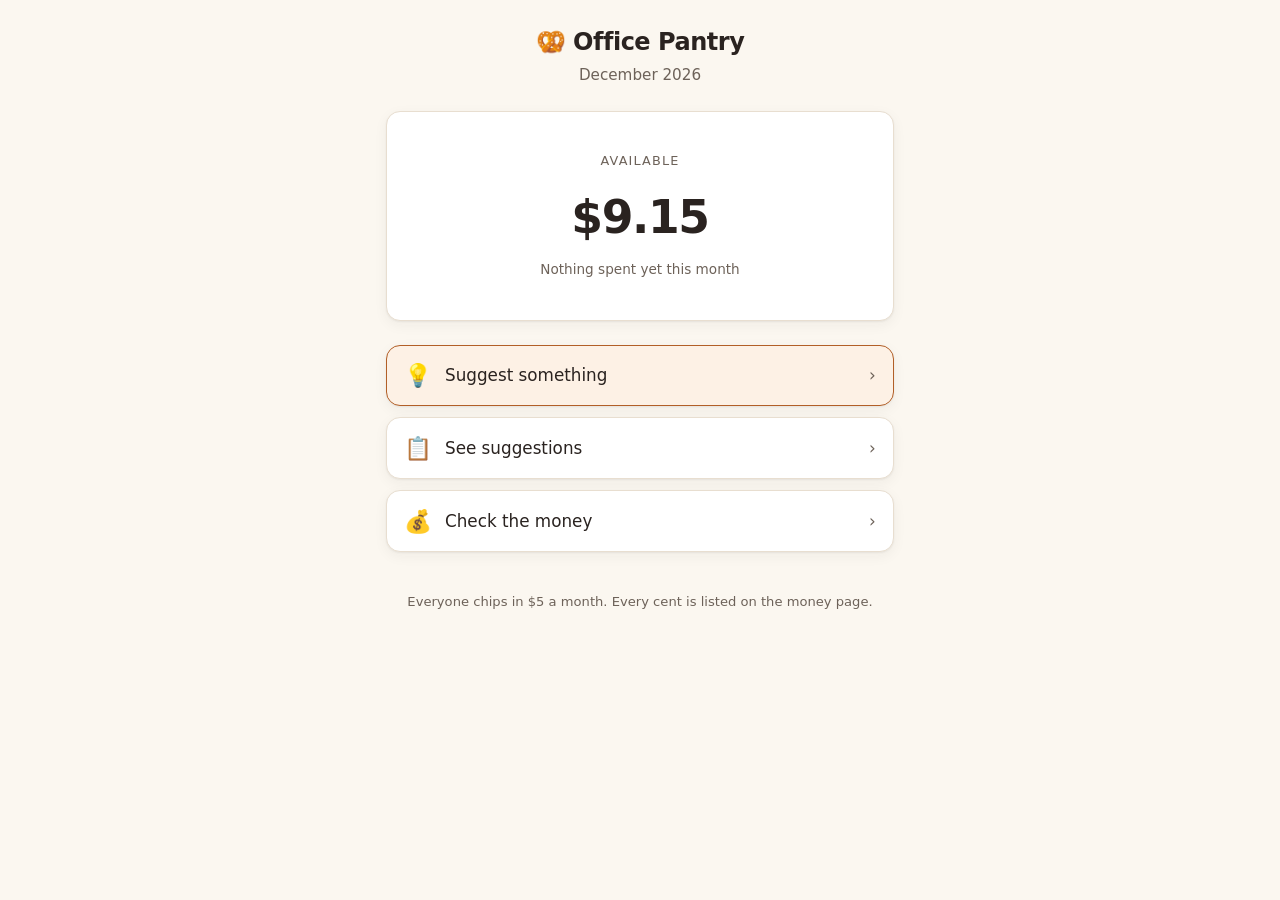
==== index.html @ 6e72582b "change: whole project scope | new beggining" ====
<!DOCTYPE html>
<html lang="en">
<head>
<meta charset="utf-8">
<meta name="viewport" content="width=device-width, initial-scale=1">
<title>Office Pantry</title>
<meta name="description" content="Shared office snack fund — balance, spending and suggestions.">
<meta name="theme-color" content="#b25f27">
<link rel="stylesheet" href="assets/style.css">
</head>
<body>

<header class="masthead">
  <h1>🥨 Office Pantry</h1>
  <p class="period" data-period></p>
</header>

<section class="balance-card">
  <p class="balance-label">Available</p>
  <p class="balance-amount" data-balance>…</p>
  <p class="balance-note" data-balance-note>Loading the ledger…</p>
</section>

<nav class="actions">
  <a class="action is-primary" href="suggestions.html">
    <span class="icon">💡</span>
    <span>Suggest something</span>
    <span class="arrow">›</span>
  </a>
  <a class="action" href="suggestions.html#list">
    <span class="icon">📋</span>
    <span>See suggestions</span>
    <span class="arrow">›</span>
  </a>
  <a class="action" href="budget.html">
    <span class="icon">💰</span>
    <span>Check the money</span>
    <span class="arrow">›</span>
  </a>
</nav>

<p class="footnote">Everyone chips in $5 a month. Every cent is listed on the money page.</p>

<script src="assets/pantry.js"></script>
<script>Pantry.initIndex();</script>
</body>
</html>
---- assets/style.css ----
/* Office Pantry — mobile-first. The entry point is a phone held in one hand. */

:root {
  --bg: #fbf7f0;
  --surface: #ffffff;
  --border: #e8ded0;
  --ink: #2a2320;
  --ink-soft: #6d6259;
  --accent: #b25f27;
  --accent-soft: #fdf1e5;
  --positive: #2f7a4d;
  --negative: #b03a34;
  --radius: 14px;
  --shadow: 0 1px 2px rgba(42, 35, 32, .06), 0 4px 14px rgba(42, 35, 32, .05);
}

@media (prefers-color-scheme: dark) {
  :root {
    --bg: #1a1613;
    --surface: #241f1b;
    --border: #3a322b;
    --ink: #f2ece4;
    --ink-soft: #a89c90;
    --accent: #e08c4a;
    --accent-soft: #33261a;
    --positive: #6cc48c;
    --negative: #e8756d;
    --shadow: 0 1px 2px rgba(0, 0, 0, .3), 0 4px 14px rgba(0, 0, 0, .25);
  }
}

* { box-sizing: border-box; }

body {
  margin: 0;
  padding: 1.5rem 1.1rem 3rem;
  background: var(--bg);
  color: var(--ink);
  font: 16px/1.55 system-ui, -apple-system, "Segoe UI", Roboto, sans-serif;
  max-width: 34rem;
  margin-inline: auto;
  -webkit-text-size-adjust: 100%;
}

/* ---------- header ---------- */

.masthead { text-align: center; margin-bottom: 1.5rem; }
.masthead h1 { font-size: 1.5rem; margin: 0; letter-spacing: -.02em; }
.masthead .period { color: var(--ink-soft); font-size: .95rem; margin-top: .15rem; }

.backlink {
  display: inline-block;
  color: var(--ink-soft);
  text-decoration: none;
  font-size: .95rem;
  margin-bottom: 1rem;
}
.backlink:hover { color: var(--accent); }

/* ---------- balance ---------- */

.balance-card {
  background: var(--surface);
  border: 1px solid var(--border);
  border-radius: var(--radius);
  box-shadow: var(--shadow);
  padding: 1.6rem 1rem;
  text-align: center;
  margin-bottom: 1.5rem;
}
.balance-label {
  font-size: .8rem;
  text-transform: uppercase;
  letter-spacing: .09em;
  color: var(--ink-soft);
}
.balance-amount {
  font-size: 2.85rem;
  font-weight: 650;
  letter-spacing: -.03em;
  margin: .2rem 0 0;
  font-variant-numeric: tabular-nums;
}
.balance-amount.is-negative { color: var(--negative); }
.balance-note { font-size: .85rem; color: var(--ink-soft); margin-top: .35rem; }

/* ---------- action buttons ---------- */

.actions { display: grid; gap: .7rem; }
.action {
  display: flex;
  align-items: center;
  gap: .8rem;
  padding: 1.05rem 1.1rem;
  background: var(--surface);
  border: 1px solid var(--border);
  border-radius: var(--radius);
  box-shadow: var(--shadow);
  color: var(--ink);
  text-decoration: none;
  font-size: 1.05rem;
  font-weight: 500;
  transition: transform .12s ease, border-color .12s ease;
}
.action:active { transform: scale(.985); }
.action:hover { border-color: var(--accent); }
.action .icon { font-size: 1.4rem; line-height: 1; }
.action .arrow { margin-left: auto; color: var(--ink-soft); }
.action.is-primary { background: var(--accent-soft); border-color: var(--accent); }

/* ---------- generic sections ---------- */

.section { margin-top: 2rem; }
.section h2 {
  font-size: .82rem;
  text-transform: uppercase;
  letter-spacing: .09em;
  color: var(--ink-soft);
  margin: 0 0 .7rem;
  font-weight: 600;
}

.panel {
  background: var(--surface);
  border: 1px solid var(--border);
  border-radius: var(--radius);
  box-shadow: var(--shadow);
  overflow: hidden;
}

/* ---------- rows ---------- */

.row {
  display: flex;
  align-items: baseline;
  gap: .75rem;
  padding: .85rem 1rem;
  border-bottom: 1px solid var(--border);
}
.row:last-child { border-bottom: none; }
.row .row-main { flex: 1; min-width: 0; }
.row .row-title { display: block; }
.row .row-meta { display: block; font-size: .82rem; color: var(--ink-soft); margin-top: .1rem; }
.row .amount { font-variant-numeric: tabular-nums; font-weight: 550; white-space: nowrap; }
.row .amount.is-out { color: var(--negative); }
.row .amount.is-in { color: var(--positive); }

.row.is-total { background: var(--accent-soft); font-weight: 600; }

/* category breakdown bar */
.bar-track {
  height: 5px;
  background: var(--border);
  border-radius: 3px;
  overflow: hidden;
  margin-top: .4rem;
}
.bar-fill { height: 100%; background: var(--accent); border-radius: 3px; }

/* ---------- states ---------- */

.state { padding: 1.4rem 1rem; text-align: center; color: var(--ink-soft); font-size: .95rem; }
.state.is-error { color: var(--negative); }
.state a { color: var(--accent); }

/* ---------- embedded form ---------- */

.form-embed { width: 100%; border: 0; border-radius: var(--radius); background: var(--surface); }

.footnote {
  margin-top: 2.5rem;
  text-align: center;
  font-size: .82rem;
  color: var(--ink-soft);
}
.footnote a { color: var(--accent); }
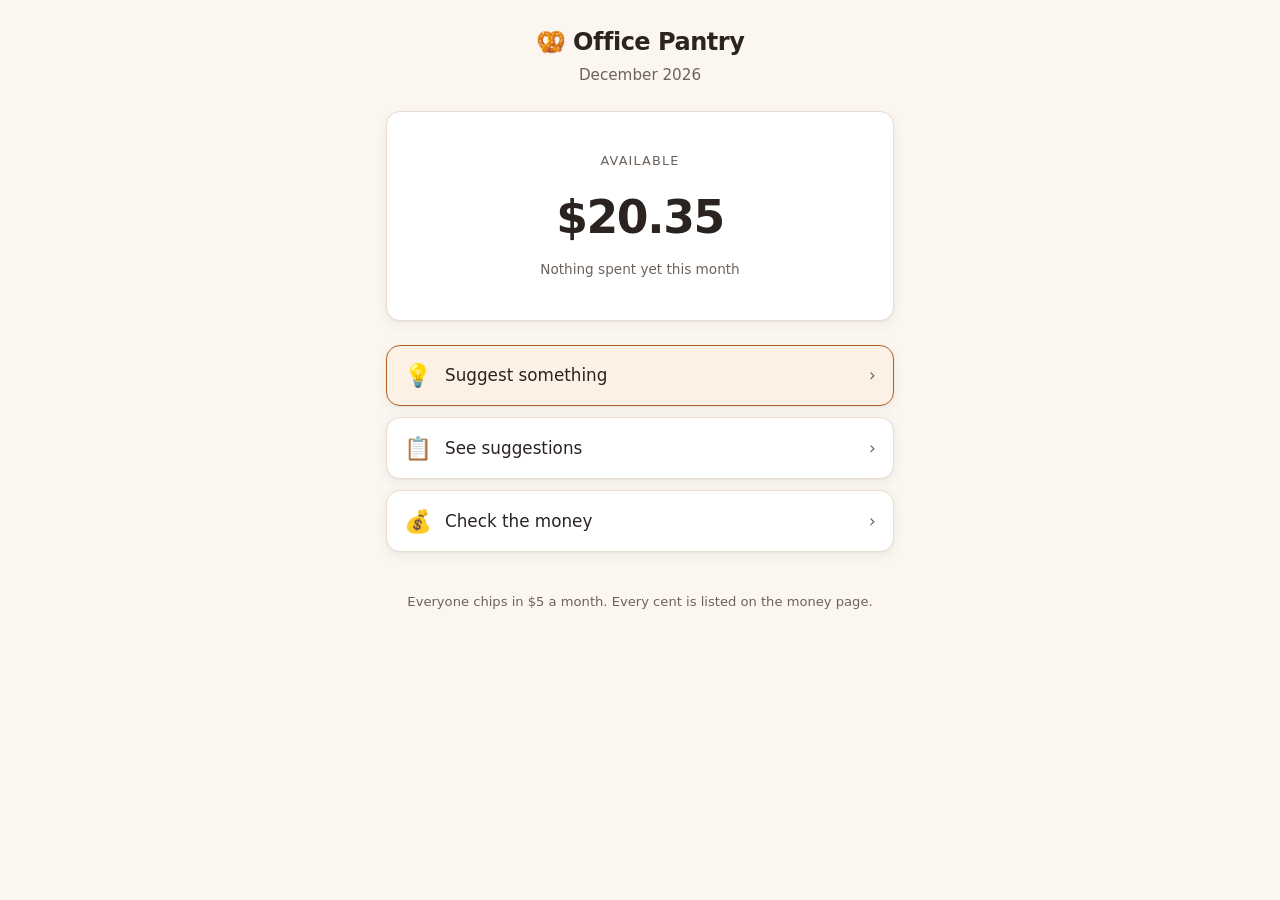
==== commit 0578e449: "add: funtionality to check who still owns the house" ====
--- a/index.html
+++ b/index.html
@@ -22,7 +22,7 @@
 </section>
 
 <nav class="actions">
-  <a class="action is-primary" href="suggestions.html">
+  <a class="action is-primary" href="suggestions.html#form">
     <span class="icon">💡</span>
     <span>Suggest something</span>
     <span class="arrow">›</span>
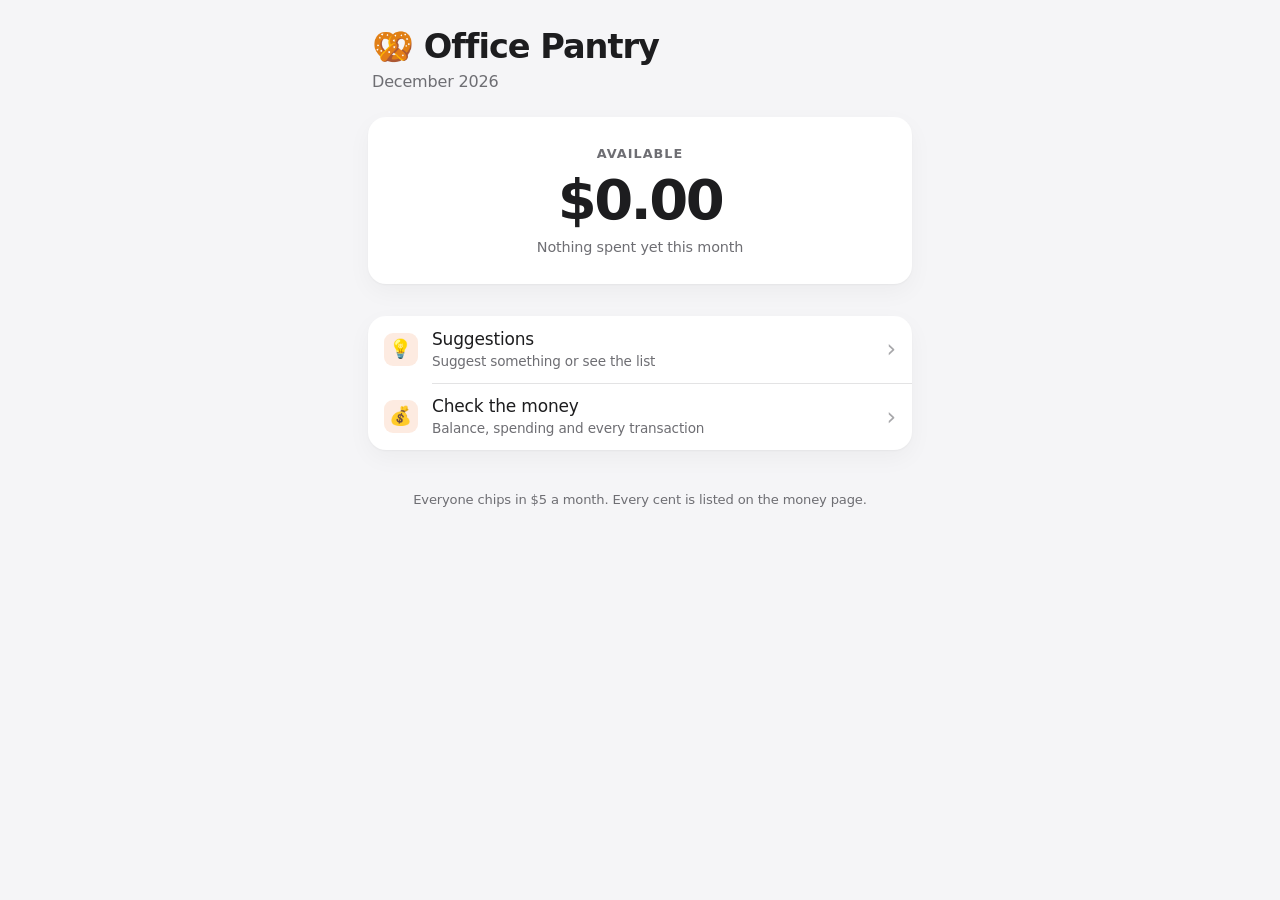
==== commit f6c42996: "style: one suggestions entry point and an Apple-like restyle Home now has a single Suggestions row i" ====
--- a/index.html
+++ b/index.html
@@ -5,7 +5,8 @@
 <meta name="viewport" content="width=device-width, initial-scale=1">
 <title>Office Pantry</title>
 <meta name="description" content="Shared office snack fund — balance, spending and suggestions.">
-<meta name="theme-color" content="#b25f27">
+<meta name="theme-color" content="#f5f5f7" media="(prefers-color-scheme: light)">
+<meta name="theme-color" content="#000000" media="(prefers-color-scheme: dark)">
 <link rel="stylesheet" href="assets/style.css">
 </head>
 <body>
@@ -22,19 +23,20 @@
 </section>
 
 <nav class="actions">
-  <a class="action is-primary" href="suggestions.html#form">
+  <a class="action" href="suggestions.html">
     <span class="icon">💡</span>
-    <span>Suggest something</span>
-    <span class="arrow">›</span>
-  </a>
-  <a class="action" href="suggestions.html#list">
-    <span class="icon">📋</span>
-    <span>See suggestions</span>
+    <span class="action-text">
+      <span class="action-title">Suggestions</span>
+      <span class="action-sub">Suggest something or see the list</span>
+    </span>
     <span class="arrow">›</span>
   </a>
   <a class="action" href="budget.html">
     <span class="icon">💰</span>
-    <span>Check the money</span>
+    <span class="action-text">
+      <span class="action-title">Check the money</span>
+      <span class="action-sub">Balance, spending and every transaction</span>
+    </span>
     <span class="arrow">›</span>
   </a>
 </nav>
--- a/assets/style.css
+++ b/assets/style.css
@@ -1,176 +1,362 @@
-/* Office Pantry — mobile-first. The entry point is a phone held in one hand. */
+/* Office Pantry — mobile-first. The entry point is a phone held in one hand.
+ * The look follows iOS: large titles, inset grouped lists, hairline dividers. */
 
 :root {
-  --bg: #fbf7f0;
+  --bg: #f5f5f7;
   --surface: #ffffff;
-  --border: #e8ded0;
-  --ink: #2a2320;
-  --ink-soft: #6d6259;
-  --accent: #b25f27;
-  --accent-soft: #fdf1e5;
-  --positive: #2f7a4d;
-  --negative: #b03a34;
-  --radius: 14px;
-  --shadow: 0 1px 2px rgba(42, 35, 32, .06), 0 4px 14px rgba(42, 35, 32, .05);
+  --surface-press: #ebebf0;
+  --border: rgba(60, 60, 67, .14);
+  --ink: #1d1d1f;
+  --ink-soft: #6e6e73;
+  --accent: #e8590c;
+  --accent-soft: rgba(232, 89, 12, .12);
+  --positive: #248a3d;
+  --negative: #d70015;
+  --radius: 18px;
+  --shadow: 0 1px 2px rgba(0, 0, 0, .04), 0 8px 24px rgba(0, 0, 0, .04);
+  --ease: cubic-bezier(.32, .72, 0, 1);
+  color-scheme: light dark;
 }
 
 @media (prefers-color-scheme: dark) {
   :root {
-    --bg: #1a1613;
-    --surface: #241f1b;
-    --border: #3a322b;
-    --ink: #f2ece4;
-    --ink-soft: #a89c90;
-    --accent: #e08c4a;
-    --accent-soft: #33261a;
-    --positive: #6cc48c;
-    --negative: #e8756d;
-    --shadow: 0 1px 2px rgba(0, 0, 0, .3), 0 4px 14px rgba(0, 0, 0, .25);
+    --bg: #000000;
+    --surface: #1c1c1e;
+    --surface-press: #2c2c2e;
+    --border: rgba(84, 84, 88, .55);
+    --ink: #f5f5f7;
+    --ink-soft: #98989d;
+    --accent: #ff9f0a;
+    --accent-soft: rgba(255, 159, 10, .16);
+    --positive: #30d158;
+    --negative: #ff453a;
+    --shadow: none;
   }
 }
 
 * { box-sizing: border-box; }
 
 body {
-  margin: 0;
-  padding: 1.5rem 1.1rem 3rem;
+  margin: 0 auto;
+  padding: 1.25rem 1rem 3rem;
   background: var(--bg);
   color: var(--ink);
-  font: 16px/1.55 system-ui, -apple-system, "Segoe UI", Roboto, sans-serif;
-  max-width: 34rem;
-  margin-inline: auto;
+  font: 17px/1.47 -apple-system, BlinkMacSystemFont, "SF Pro Text", system-ui,
+    "Segoe UI", Roboto, "Helvetica Neue", sans-serif;
+  letter-spacing: -.01em;
+  max-width: 36rem;
   -webkit-text-size-adjust: 100%;
-}
+  -webkit-font-smoothing: antialiased;
+}
+
+p { margin: 0; }
+
+a, button { -webkit-tap-highlight-color: transparent; }
+
+:focus-visible { outline: 2px solid var(--accent); outline-offset: 2px; }
 
 /* ---------- header ---------- */
 
-.masthead { text-align: center; margin-bottom: 1.5rem; }
-.masthead h1 { font-size: 1.5rem; margin: 0; letter-spacing: -.02em; }
-.masthead .period { color: var(--ink-soft); font-size: .95rem; margin-top: .15rem; }
+.masthead { margin: .5rem 0 1.5rem; padding-inline: .25rem; }
+.masthead h1 {
+  font-size: 2.1rem;
+  line-height: 1.15;
+  font-weight: 700;
+  letter-spacing: -.03em;
+  margin: 0;
+}
+.masthead .period { color: var(--ink-soft); font-size: 1rem; margin-top: .2rem; }
 
 .backlink {
-  display: inline-block;
-  color: var(--ink-soft);
+  display: inline-flex;
+  align-items: center;
+  gap: .15rem;
+  min-height: 44px;
+  color: var(--accent);
   text-decoration: none;
-  font-size: .95rem;
-  margin-bottom: 1rem;
-}
-.backlink:hover { color: var(--accent); }
+  font-size: 1.05rem;
+}
+.backlink:hover { opacity: .7; }
 
 /* ---------- balance ---------- */
 
 .balance-card {
   background: var(--surface);
-  border: 1px solid var(--border);
   border-radius: var(--radius);
   box-shadow: var(--shadow);
-  padding: 1.6rem 1rem;
+  padding: 1.75rem 1rem 1.6rem;
   text-align: center;
-  margin-bottom: 1.5rem;
+  margin-bottom: 2rem;
 }
 .balance-label {
   font-size: .8rem;
+  font-weight: 600;
   text-transform: uppercase;
-  letter-spacing: .09em;
+  letter-spacing: .08em;
   color: var(--ink-soft);
 }
 .balance-amount {
-  font-size: 2.85rem;
-  font-weight: 650;
-  letter-spacing: -.03em;
-  margin: .2rem 0 0;
+  font-size: 3.5rem;
+  line-height: 1.1;
+  font-weight: 600;
+  letter-spacing: -.045em;
+  margin-top: .3rem;
   font-variant-numeric: tabular-nums;
 }
 .balance-amount.is-negative { color: var(--negative); }
-.balance-note { font-size: .85rem; color: var(--ink-soft); margin-top: .35rem; }
-
-/* ---------- action buttons ---------- */
-
-.actions { display: grid; gap: .7rem; }
-.action {
-  display: flex;
-  align-items: center;
-  gap: .8rem;
-  padding: 1.05rem 1.1rem;
+.balance-note { font-size: .9rem; color: var(--ink-soft); margin-top: .4rem; }
+
+/* ---------- action list (inset grouped) ---------- */
+
+.actions {
+  display: flex;
+  flex-direction: column;
   background: var(--surface);
-  border: 1px solid var(--border);
-  border-radius: var(--radius);
-  box-shadow: var(--shadow);
-  color: var(--ink);
-  text-decoration: none;
-  font-size: 1.05rem;
-  font-weight: 500;
-  transition: transform .12s ease, border-color .12s ease;
-}
-.action:active { transform: scale(.985); }
-.action:hover { border-color: var(--accent); }
-.action .icon { font-size: 1.4rem; line-height: 1; }
-.action .arrow { margin-left: auto; color: var(--ink-soft); }
-.action.is-primary { background: var(--accent-soft); border-color: var(--accent); }
-
-/* ---------- generic sections ---------- */
-
-.section { margin-top: 2rem; }
-.section h2 {
-  font-size: .82rem;
-  text-transform: uppercase;
-  letter-spacing: .09em;
-  color: var(--ink-soft);
-  margin: 0 0 .7rem;
-  font-weight: 600;
-}
-
-.panel {
-  background: var(--surface);
-  border: 1px solid var(--border);
   border-radius: var(--radius);
   box-shadow: var(--shadow);
   overflow: hidden;
 }
+.action {
+  position: relative;
+  display: flex;
+  align-items: center;
+  gap: .9rem;
+  min-height: 60px;
+  padding: .7rem 1rem;
+  color: var(--ink);
+  text-decoration: none;
+  transition: background-color .2s ease;
+}
+.action + .action::before {       /* hairline that starts after the icon */
+  content: "";
+  position: absolute;
+  top: 0;
+  right: 0;
+  left: calc(1rem + 2.1rem + .9rem);
+  height: 1px;
+  background: var(--border);
+}
+.action:hover { background: var(--surface-press); }
+.action:active { background: var(--surface-press); transition: none; }
+.action .icon {
+  flex: none;
+  display: grid;
+  place-items: center;
+  width: 2.1rem;
+  height: 2.1rem;
+  border-radius: 9px;
+  background: var(--accent-soft);
+  font-size: 1.15rem;
+  line-height: 1;
+}
+.action .action-text { display: flex; flex-direction: column; min-width: 0; }
+.action .action-title { font-weight: 500; }
+.action .action-sub { font-size: .85rem; color: var(--ink-soft); }
+.action .arrow {
+  margin-left: auto;
+  color: var(--ink-soft);
+  opacity: .6;
+  font-size: 1.5rem;
+  line-height: 1;
+}
+
+/* ---------- generic sections ---------- */
+
+.section { margin-top: 2rem; }
+.section h2 {
+  font-size: .8rem;
+  text-transform: uppercase;
+  letter-spacing: .06em;
+  color: var(--ink-soft);
+  margin: 0 0 .5rem;
+  padding-inline: 1rem;
+  font-weight: 500;
+}
+
+.panel {
+  background: var(--surface);
+  border-radius: var(--radius);
+  box-shadow: var(--shadow);
+  overflow: hidden;
+}
 
 /* ---------- rows ---------- */
 
 .row {
-  display: flex;
-  align-items: baseline;
+  position: relative;
+  display: flex;
+  align-items: center;
   gap: .75rem;
-  padding: .85rem 1rem;
-  border-bottom: 1px solid var(--border);
-}
-.row:last-child { border-bottom: none; }
+  min-height: 48px;
+  padding: .75rem 1rem;
+}
+.row + .row::before {             /* inset hairline, iOS style */
+  content: "";
+  position: absolute;
+  top: 0;
+  right: 0;
+  left: 1rem;
+  height: 1px;
+  background: var(--border);
+}
 .row .row-main { flex: 1; min-width: 0; }
 .row .row-title { display: block; }
-.row .row-meta { display: block; font-size: .82rem; color: var(--ink-soft); margin-top: .1rem; }
-.row .amount { font-variant-numeric: tabular-nums; font-weight: 550; white-space: nowrap; }
-.row .amount.is-out { color: var(--negative); }
+.row .row-meta { display: block; font-size: .85rem; color: var(--ink-soft); margin-top: .1rem; }
+.row .amount { font-variant-numeric: tabular-nums; font-weight: 500; white-space: nowrap; }
+.row .amount.is-out { color: var(--ink); }
 .row .amount.is-in { color: var(--positive); }
 
-.row.is-total { background: var(--accent-soft); font-weight: 600; }
+.row.is-total { font-weight: 600; }
+.row.is-total + .row::before,
+.row + .row.is-total::before { left: 0; }
 
 /* category breakdown bar */
 .bar-track {
-  height: 5px;
-  background: var(--border);
+  height: 6px;
+  background: var(--surface-press);
   border-radius: 3px;
   overflow: hidden;
-  margin-top: .4rem;
+  margin-top: .45rem;
 }
 .bar-fill { height: 100%; background: var(--accent); border-radius: 3px; }
 
 /* ---------- states ---------- */
 
-.state { padding: 1.4rem 1rem; text-align: center; color: var(--ink-soft); font-size: .95rem; }
+.state { padding: 1.5rem 1rem; text-align: center; color: var(--ink-soft); font-size: .95rem; }
 .state.is-error { color: var(--negative); }
 .state a { color: var(--accent); }
 
 /* ---------- embedded form ---------- */
 
-.form-embed { width: 100%; border: 0; border-radius: var(--radius); background: var(--surface); }
+.form-card {
+  background: var(--surface);
+  border-radius: var(--radius);
+  box-shadow: var(--shadow);
+  overflow: hidden;
+}
+.form-embed { display: block; width: 100%; border: 0; background: var(--surface); }
+
+/* ---------- pill button ---------- */
+
+.pill {
+  display: flex;
+  align-items: center;
+  justify-content: center;
+  gap: .5rem;
+  width: 100%;
+  min-height: 50px;
+  margin-bottom: 1rem;
+  padding: .8rem 1.2rem;
+  border: 0;
+  border-radius: 999px;
+  background: var(--accent-soft);
+  color: var(--accent);
+  font: inherit;
+  font-weight: 600;
+  cursor: pointer;
+  transition: transform .15s ease, opacity .15s ease;
+}
+.pill:hover { opacity: .85; }
+.pill:active { transform: scale(.98); }
+
+/* ---------- suggestions sheet (native popover) ----------
+ * Phones: a bottom sheet that slides up. Wide screens: a side panel from the right. */
+
+.sheet {
+  position: fixed;
+  inset: auto 0 0 0;
+  width: 100%;
+  max-width: 36rem;
+  max-height: 85vh;
+  max-height: 85dvh;
+  margin: 0 auto;
+  padding: 0 0 max(1.25rem, env(safe-area-inset-bottom));
+  border: 0;
+  border-radius: 22px 22px 0 0;
+  background: var(--bg);
+  color: var(--ink);
+  overflow-y: auto;
+  overscroll-behavior: contain;
+  box-shadow: 0 -10px 40px rgba(0, 0, 0, .18);
+  transform: translateY(100%);
+  transition: transform .45s var(--ease),
+    overlay .45s allow-discrete, display .45s allow-discrete;
+}
+.sheet:popover-open { transform: none; }
+@starting-style { .sheet:popover-open { transform: translateY(100%); } }
+
+.sheet::backdrop {
+  background: rgba(0, 0, 0, 0);
+  transition: background-color .45s var(--ease),
+    overlay .45s allow-discrete, display .45s allow-discrete;
+}
+.sheet:popover-open::backdrop {
+  background: rgba(0, 0, 0, .32);
+  -webkit-backdrop-filter: blur(3px);
+  backdrop-filter: blur(3px);
+}
+@starting-style { .sheet:popover-open::backdrop { background: rgba(0, 0, 0, 0); } }
+
+.sheet-grabber {
+  width: 36px;
+  height: 5px;
+  margin: .5rem auto 0;
+  border-radius: 3px;
+  background: var(--border);
+}
+.sheet-head {
+  position: sticky;
+  top: 0;
+  z-index: 1;
+  display: flex;
+  align-items: center;
+  justify-content: space-between;
+  padding: .6rem 1rem .75rem;
+  background: var(--bg);
+}
+.sheet-head h2 { margin: 0; font-size: 1.25rem; font-weight: 700; letter-spacing: -.02em; }
+.sheet-close {
+  min-height: 44px;
+  padding: 0 .25rem;
+  border: 0;
+  background: none;
+  color: var(--accent);
+  font: inherit;
+  font-weight: 600;
+  cursor: pointer;
+}
+.sheet .panel { margin: 0 1rem; }
+
+@media (min-width: 48rem) {
+  .sheet {
+    inset: 0 0 0 auto;
+    width: 26rem;
+    max-width: none;
+    height: 100%;
+    max-height: none;
+    margin: 0;
+    border-radius: 22px 0 0 22px;
+    box-shadow: -10px 0 40px rgba(0, 0, 0, .18);
+    transform: translateX(100%);
+  }
+  .sheet:popover-open { transform: none; }
+  @starting-style { .sheet:popover-open { transform: translateX(100%); } }
+  .sheet-grabber { display: none; }
+  .sheet-head { padding-top: 1.25rem; }
+}
+
+@media (prefers-reduced-motion: reduce) {
+  .sheet, .sheet::backdrop { transition-duration: 0s; }
+}
+
+/* ---------- footnote ---------- */
 
 .footnote {
   margin-top: 2.5rem;
+  padding-inline: 1rem;
   text-align: center;
   font-size: .82rem;
   color: var(--ink-soft);
 }
-.footnote a { color: var(--accent); }
+.footnote a { color: var(--accent); text-decoration: none; }
+.footnote a:hover { text-decoration: underline; }
